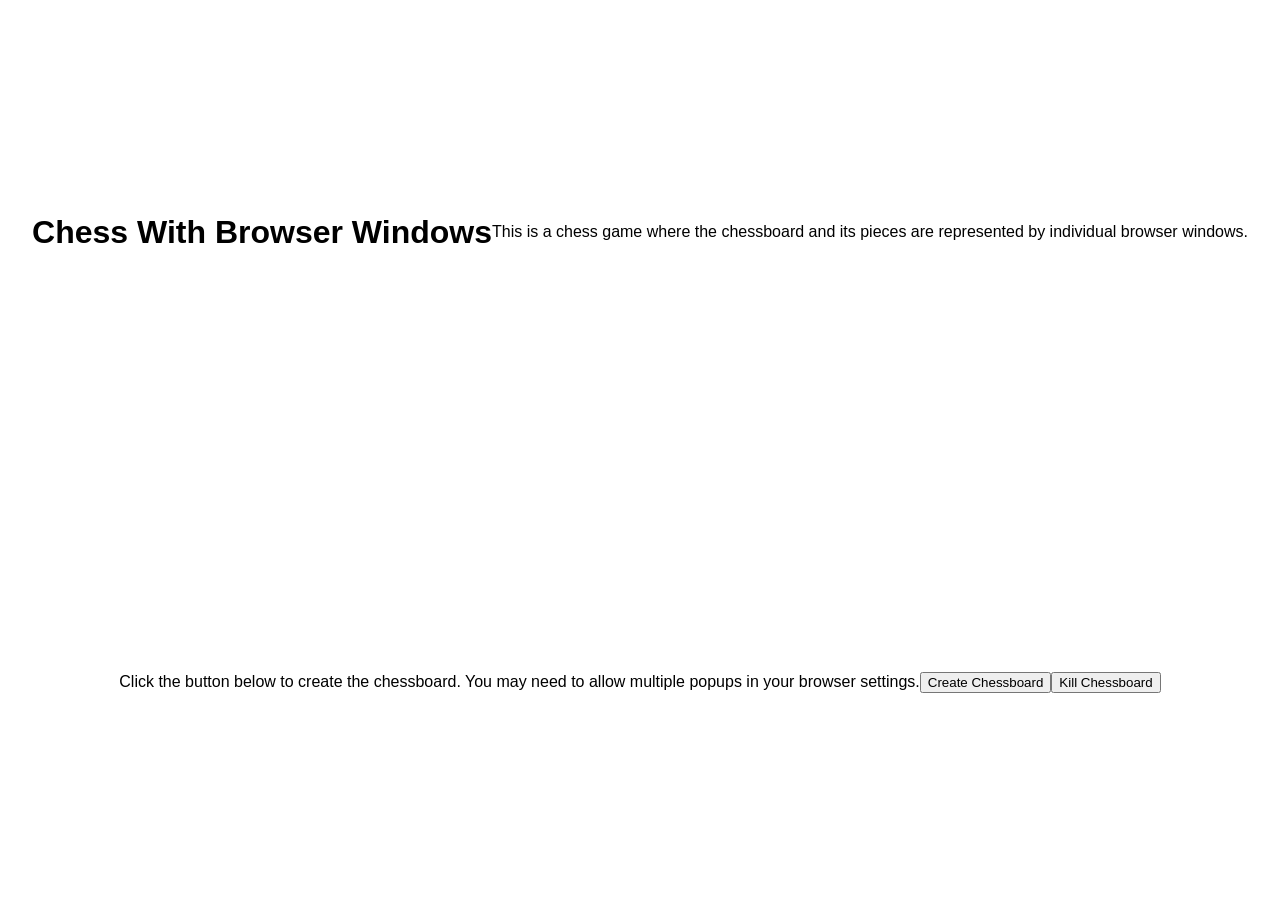
==== index.html @ d16f2848 "WIP: Implement piece movement and highlighting" ====
<!DOCTYPE html>
<html lang="en">
<head>
    <meta charset="UTF-8">
    <meta name="viewport" content="width=device-width, initial-scale=1.0">
    <title>Chess With Windows</title>
    <link rel="stylesheet" href="style.css">
</head>
<body>
    <h1>Chess With Browser Windows</h1>
    <p>This is a chess game where the chessboard and its pieces are represented by individual browser windows.</p>
    <p>Click the button below to create the chessboard. You may need to allow multiple popups in your browser settings.</p>
    <button id="create-chessboard">Create Chessboard</button>
    <button id="kill-chessboard">Kill Chessboard</button>
    <script src="controller.js"></script>
    <script src="script.js"></script>
</body>
</html>
---- style.css ----
body {
    font-family: sans-serif;
    display: flex;
    justify-content: center;
    align-items: center;
    flex-wrap: wrap;
    height: 100vh;
    margin: 0;
}

.piece {
    width: 45px;
    height: 45px;
    background-image: url('images/chess_pieces.svg');
    margin: 5px;
}

.white-king { background-position: 0 0; }
.white-queen { background-position: -45px 0; }
.white-bishop { background-position: -90px 0; }
.white-knight { background-position: -135px 0; }
.white-rook { background-position: -180px 0; }
.white-pawn { background-position: -225px 0; }

.black-king { background-position: 0 -45px; }
.black-queen { background-position: -45px -45px; }
.black-bishop { background-position: -90px -45px; }
.black-knight { background-position: -135px -45px; }
.black-rook { background-position: -180px -45px; }
.black-pawn { background-position: -225px -45px; }
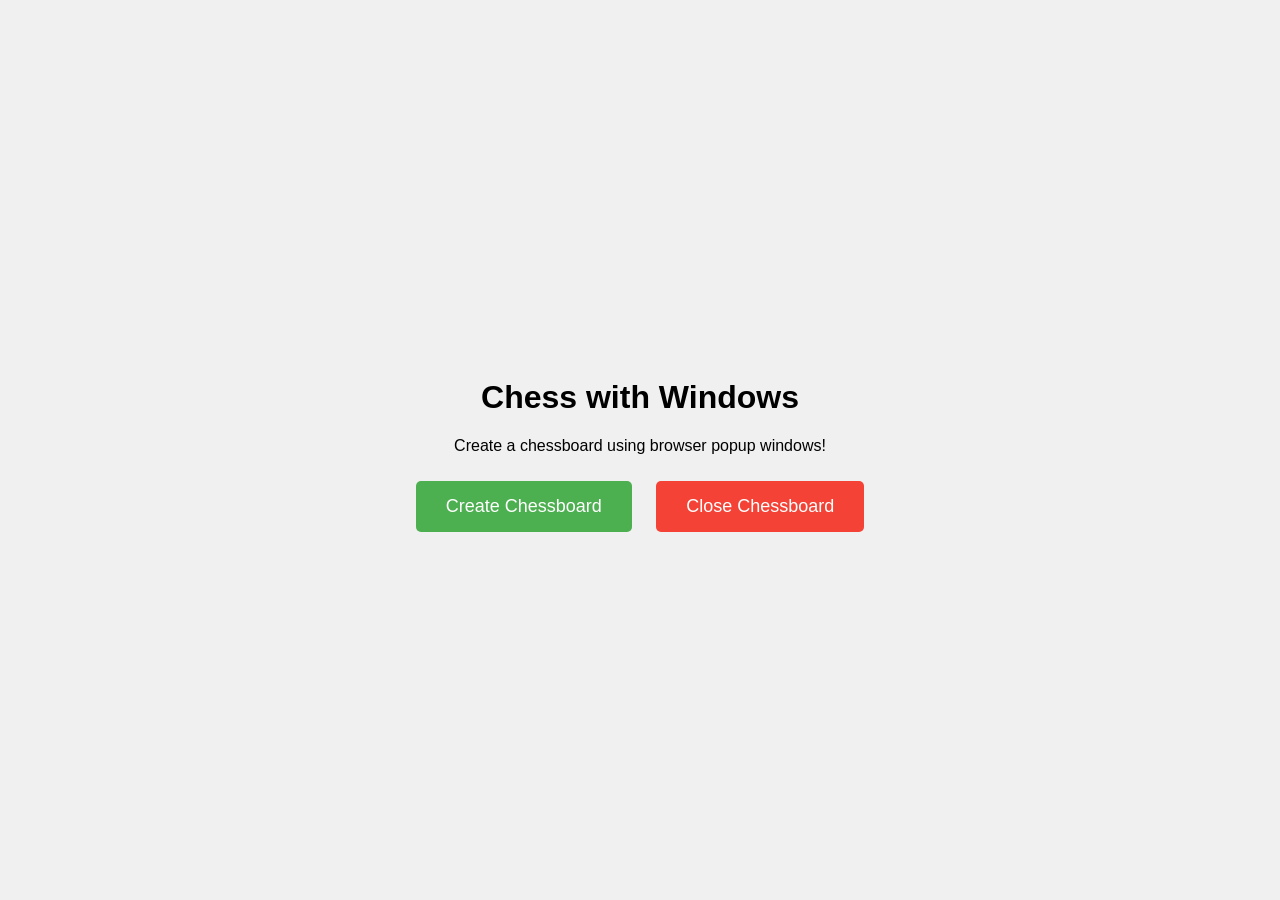
==== commit 8d30c771: "Fix chessboard layout: correct orientation, colors, and vertical spacing" ====
--- a/index.html
+++ b/index.html
@@ -3,16 +3,48 @@
 <head>
     <meta charset="UTF-8">
     <meta name="viewport" content="width=device-width, initial-scale=1.0">
-    <title>Chess With Windows</title>
-    <link rel="stylesheet" href="style.css">
+    <title>Chess with Windows</title>
+    <style>
+        body {
+            font-family: Arial, sans-serif;
+            display: flex;
+            justify-content: center;
+            align-items: center;
+            min-height: 100vh;
+            margin: 0;
+            background-color: #f0f0f0;
+        }
+        .container {
+            text-align: center;
+        }
+        button {
+            font-size: 18px;
+            padding: 15px 30px;
+            margin: 10px;
+            cursor: pointer;
+            border: none;
+            border-radius: 5px;
+            background-color: #4CAF50;
+            color: white;
+        }
+        button:hover {
+            background-color: #45a049;
+        }
+        #kill-chessboard {
+            background-color: #f44336;
+        }
+        #kill-chessboard:hover {
+            background-color: #da190b;
+        }
+    </style>
 </head>
 <body>
-    <h1>Chess With Browser Windows</h1>
-    <p>This is a chess game where the chessboard and its pieces are represented by individual browser windows.</p>
-    <p>Click the button below to create the chessboard. You may need to allow multiple popups in your browser settings.</p>
-    <button id="create-chessboard">Create Chessboard</button>
-    <button id="kill-chessboard">Kill Chessboard</button>
-    <script src="controller.js"></script>
+    <div class="container">
+        <h1>Chess with Windows</h1>
+        <p>Create a chessboard using browser popup windows!</p>
+        <button id="create-chessboard">Create Chessboard</button>
+        <button id="kill-chessboard">Close Chessboard</button>
+    </div>
     <script src="script.js"></script>
 </body>
-</html>+</html>
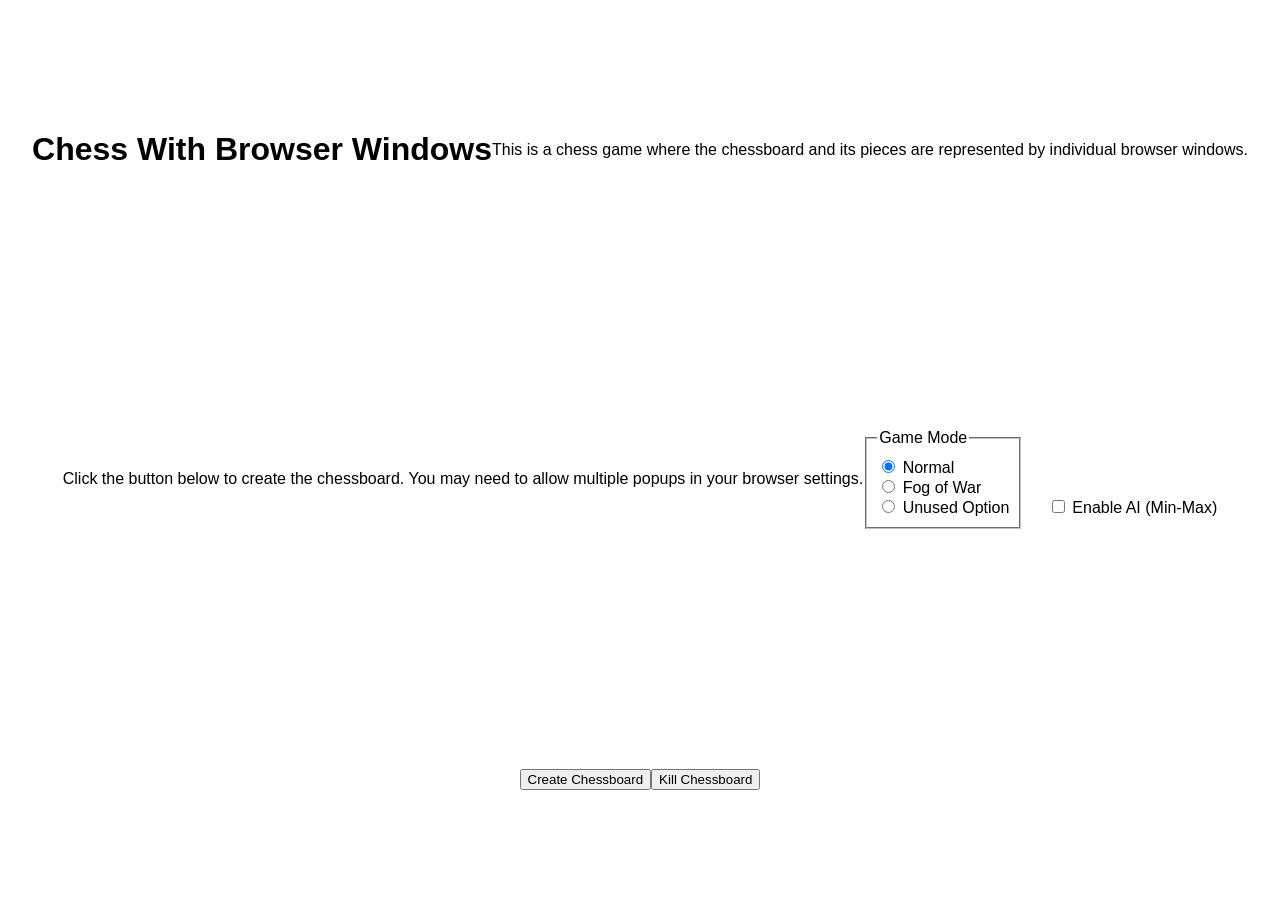
==== commit dad615f7: "Add game modes (Normal/Fog of War/Unused) and basic AI with Min-Max" ====
--- a/index.html
+++ b/index.html
@@ -3,48 +3,30 @@
 <head>
     <meta charset="UTF-8">
     <meta name="viewport" content="width=device-width, initial-scale=1.0">
-    <title>Chess with Windows</title>
-    <style>
-        body {
-            font-family: Arial, sans-serif;
-            display: flex;
-            justify-content: center;
-            align-items: center;
-            min-height: 100vh;
-            margin: 0;
-            background-color: #f0f0f0;
-        }
-        .container {
-            text-align: center;
-        }
-        button {
-            font-size: 18px;
-            padding: 15px 30px;
-            margin: 10px;
-            cursor: pointer;
-            border: none;
-            border-radius: 5px;
-            background-color: #4CAF50;
-            color: white;
-        }
-        button:hover {
-            background-color: #45a049;
-        }
-        #kill-chessboard {
-            background-color: #f44336;
-        }
-        #kill-chessboard:hover {
-            background-color: #da190b;
-        }
-    </style>
+    <title>Chess With Windows</title>
+    <link rel="stylesheet" href="style.css">
 </head>
 <body>
-    <div class="container">
-        <h1>Chess with Windows</h1>
-        <p>Create a chessboard using browser popup windows!</p>
-        <button id="create-chessboard">Create Chessboard</button>
-        <button id="kill-chessboard">Close Chessboard</button>
+    <h1>Chess With Browser Windows</h1>
+    <p>This is a chess game where the chessboard and its pieces are represented by individual browser windows.</p>
+    <p>Click the button below to create the chessboard. You may need to allow multiple popups in your browser settings.</p>
+    
+    <div style="margin: 20px 0;">
+        <fieldset style="display: inline-block; padding: 10px;">
+            <legend>Game Mode</legend>
+            <label><input type="radio" name="gameMode" value="normal" checked> Normal</label><br>
+            <label><input type="radio" name="gameMode" value="fog"> Fog of War</label><br>
+            <label><input type="radio" name="gameMode" value="unused"> Unused Option</label>
+        </fieldset>
+        
+        <div style="display: inline-block; margin-left: 20px;">
+            <label><input type="checkbox" id="aiEnabled"> Enable AI (Min-Max)</label>
+        </div>
     </div>
+    
+    <button id="create-chessboard">Create Chessboard</button>
+    <button id="kill-chessboard">Kill Chessboard</button>
+    <script src="controller.js"></script>
     <script src="script.js"></script>
 </body>
-</html>
+</html>
--- a/style.css
+++ b/style.css
@@ -0,0 +1,30 @@
+body {
+    font-family: sans-serif;
+    display: flex;
+    justify-content: center;
+    align-items: center;
+    flex-wrap: wrap;
+    height: 100vh;
+    margin: 0;
+}
+
+.piece {
+    width: 45px;
+    height: 45px;
+    background-image: url('images/chess_pieces.svg');
+    margin: 5px;
+}
+
+.white-king { background-position: 0 0; }
+.white-queen { background-position: -45px 0; }
+.white-bishop { background-position: -90px 0; }
+.white-knight { background-position: -135px 0; }
+.white-rook { background-position: -180px 0; }
+.white-pawn { background-position: -225px 0; }
+
+.black-king { background-position: 0 -45px; }
+.black-queen { background-position: -45px -45px; }
+.black-bishop { background-position: -90px -45px; }
+.black-knight { background-position: -135px -45px; }
+.black-rook { background-position: -180px -45px; }
+.black-pawn { background-position: -225px -45px; }
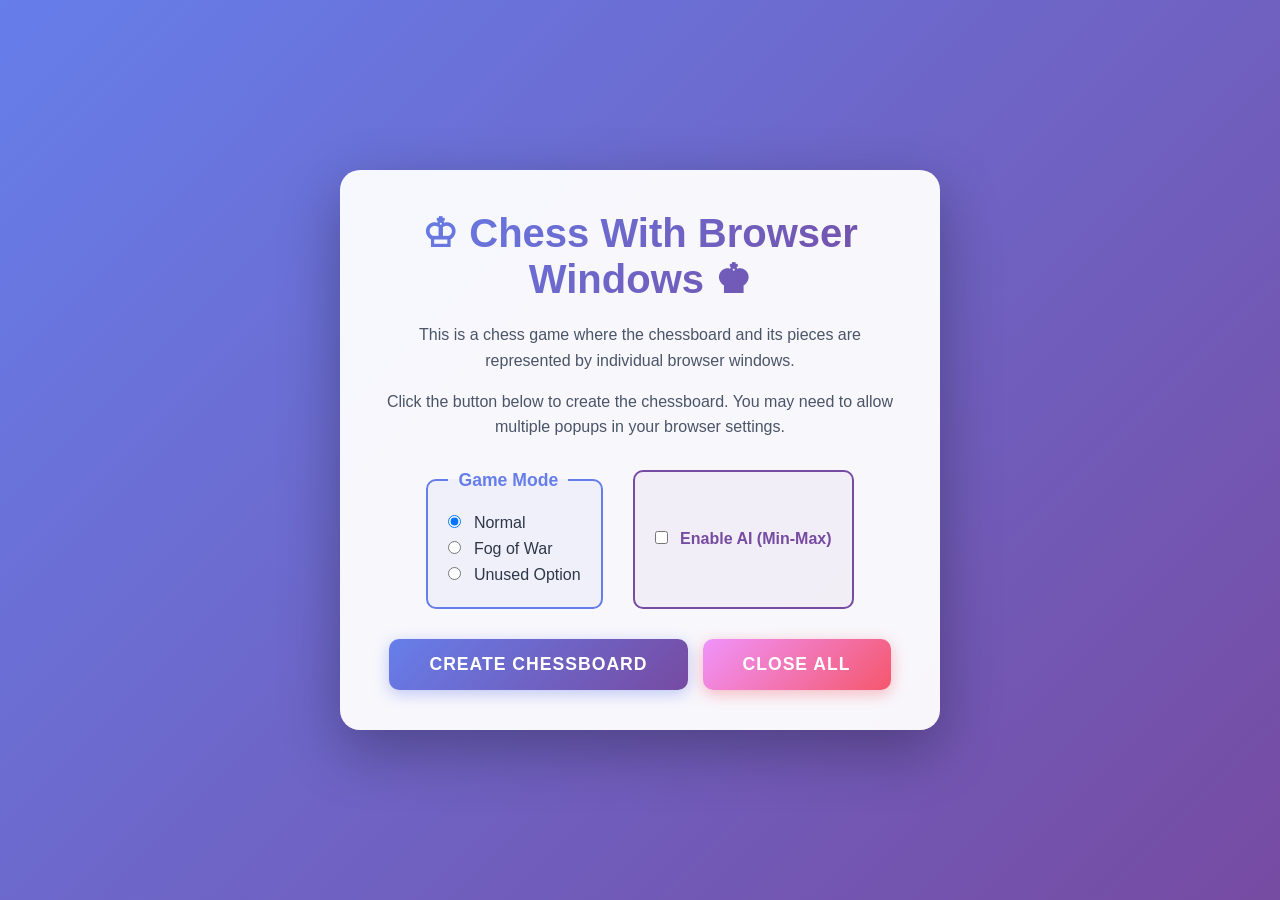
==== commit 9a0e2510: "Style index.html with modern gradient design and responsive layout" ====
--- a/index.html
+++ b/index.html
@@ -4,29 +4,202 @@
     <meta charset="UTF-8">
     <meta name="viewport" content="width=device-width, initial-scale=1.0">
     <title>Chess With Windows</title>
-    <link rel="stylesheet" href="style.css">
+    <style>
+        * {
+            margin: 0;
+            padding: 0;
+            box-sizing: border-box;
+        }
+        
+        body {
+            font-family: 'Segoe UI', Tahoma, Geneva, Verdana, sans-serif;
+            background: linear-gradient(135deg, #667eea 0%, #764ba2 100%);
+            min-height: 100vh;
+            display: flex;
+            justify-content: center;
+            align-items: center;
+            padding: 20px;
+        }
+        
+        .container {
+            background: rgba(255, 255, 255, 0.95);
+            border-radius: 20px;
+            padding: 40px;
+            box-shadow: 0 20px 60px rgba(0, 0, 0, 0.3);
+            max-width: 600px;
+            width: 100%;
+        }
+        
+        h1 {
+            color: #2d3748;
+            text-align: center;
+            margin-bottom: 20px;
+            font-size: 2.5em;
+            background: linear-gradient(135deg, #667eea 0%, #764ba2 100%);
+            -webkit-background-clip: text;
+            -webkit-text-fill-color: transparent;
+            background-clip: text;
+        }
+        
+        p {
+            color: #4a5568;
+            text-align: center;
+            margin-bottom: 15px;
+            line-height: 1.6;
+        }
+        
+        .settings-section {
+            margin: 30px 0;
+            display: flex;
+            justify-content: center;
+            gap: 30px;
+            flex-wrap: wrap;
+        }
+        
+        fieldset {
+            border: 2px solid #667eea;
+            border-radius: 10px;
+            padding: 15px 20px;
+            background: rgba(102, 126, 234, 0.05);
+        }
+        
+        legend {
+            color: #667eea;
+            font-weight: bold;
+            padding: 0 10px;
+            font-size: 1.1em;
+        }
+        
+        label {
+            display: block;
+            margin: 8px 0;
+            color: #2d3748;
+            cursor: pointer;
+            transition: color 0.2s;
+        }
+        
+        label:hover {
+            color: #667eea;
+        }
+        
+        input[type="radio"],
+        input[type="checkbox"] {
+            margin-right: 8px;
+            cursor: pointer;
+        }
+        
+        .ai-option {
+            display: flex;
+            align-items: center;
+            border: 2px solid #764ba2;
+            border-radius: 10px;
+            padding: 15px 20px;
+            background: rgba(118, 75, 162, 0.05);
+        }
+        
+        .ai-option label {
+            margin: 0;
+            font-weight: bold;
+            color: #764ba2;
+        }
+        
+        .button-group {
+            display: flex;
+            gap: 15px;
+            justify-content: center;
+            margin-top: 30px;
+        }
+        
+        button {
+            font-size: 1.1em;
+            padding: 15px 40px;
+            border: none;
+            border-radius: 10px;
+            cursor: pointer;
+            font-weight: bold;
+            transition: all 0.3s ease;
+            text-transform: uppercase;
+            letter-spacing: 1px;
+        }
+        
+        #create-chessboard {
+            background: linear-gradient(135deg, #667eea 0%, #764ba2 100%);
+            color: white;
+            box-shadow: 0 4px 15px rgba(102, 126, 234, 0.4);
+        }
+        
+        #create-chessboard:hover {
+            transform: translateY(-2px);
+            box-shadow: 0 6px 20px rgba(102, 126, 234, 0.6);
+        }
+        
+        #create-chessboard:active {
+            transform: translateY(0);
+        }
+        
+        #kill-chessboard {
+            background: linear-gradient(135deg, #f093fb 0%, #f5576c 100%);
+            color: white;
+            box-shadow: 0 4px 15px rgba(245, 87, 108, 0.4);
+        }
+        
+        #kill-chessboard:hover {
+            transform: translateY(-2px);
+            box-shadow: 0 6px 20px rgba(245, 87, 108, 0.6);
+        }
+        
+        #kill-chessboard:active {
+            transform: translateY(0);
+        }
+        
+        @media (max-width: 600px) {
+            .container {
+                padding: 20px;
+            }
+            
+            h1 {
+                font-size: 2em;
+            }
+            
+            .settings-section {
+                flex-direction: column;
+                gap: 15px;
+            }
+            
+            .button-group {
+                flex-direction: column;
+            }
+            
+            button {
+                width: 100%;
+            }
+        }
+    </style>
 </head>
 <body>
-    <h1>Chess With Browser Windows</h1>
-    <p>This is a chess game where the chessboard and its pieces are represented by individual browser windows.</p>
-    <p>Click the button below to create the chessboard. You may need to allow multiple popups in your browser settings.</p>
-    
-    <div style="margin: 20px 0;">
-        <fieldset style="display: inline-block; padding: 10px;">
-            <legend>Game Mode</legend>
-            <label><input type="radio" name="gameMode" value="normal" checked> Normal</label><br>
-            <label><input type="radio" name="gameMode" value="fog"> Fog of War</label><br>
-            <label><input type="radio" name="gameMode" value="unused"> Unused Option</label>
-        </fieldset>
-        
-        <div style="display: inline-block; margin-left: 20px;">
-            <label><input type="checkbox" id="aiEnabled"> Enable AI (Min-Max)</label>
+    <div class="container">
+        <h1>♔ Chess With Browser Windows ♚</h1>
+        <p>This is a chess game where the chessboard and its pieces are represented by individual browser windows.</p>
+        <p>Click the button below to create the chessboard. You may need to allow multiple popups in your browser settings.</p>
+        
+        <div class="settings-section">
+            <fieldset>
+                <legend>Game Mode</legend>
+                <label><input type="radio" name="gameMode" value="normal" checked> Normal</label>
+                <label><input type="radio" name="gameMode" value="fog"> Fog of War</label>
+                <label><input type="radio" name="gameMode" value="unused"> Unused Option</label>
+            </fieldset>
+            
+            <div class="ai-option">
+                <label><input type="checkbox" id="aiEnabled"> Enable AI (Min-Max)</label>
+            </div>
+        </div>
+        
+        <div class="button-group">
+            <button id="create-chessboard">Create Chessboard</button>
+            <button id="kill-chessboard">Close All</button>
         </div>
     </div>
-    
-    <button id="create-chessboard">Create Chessboard</button>
-    <button id="kill-chessboard">Kill Chessboard</button>
-    <script src="controller.js"></script>
     <script src="script.js"></script>
 </body>
 </html>
